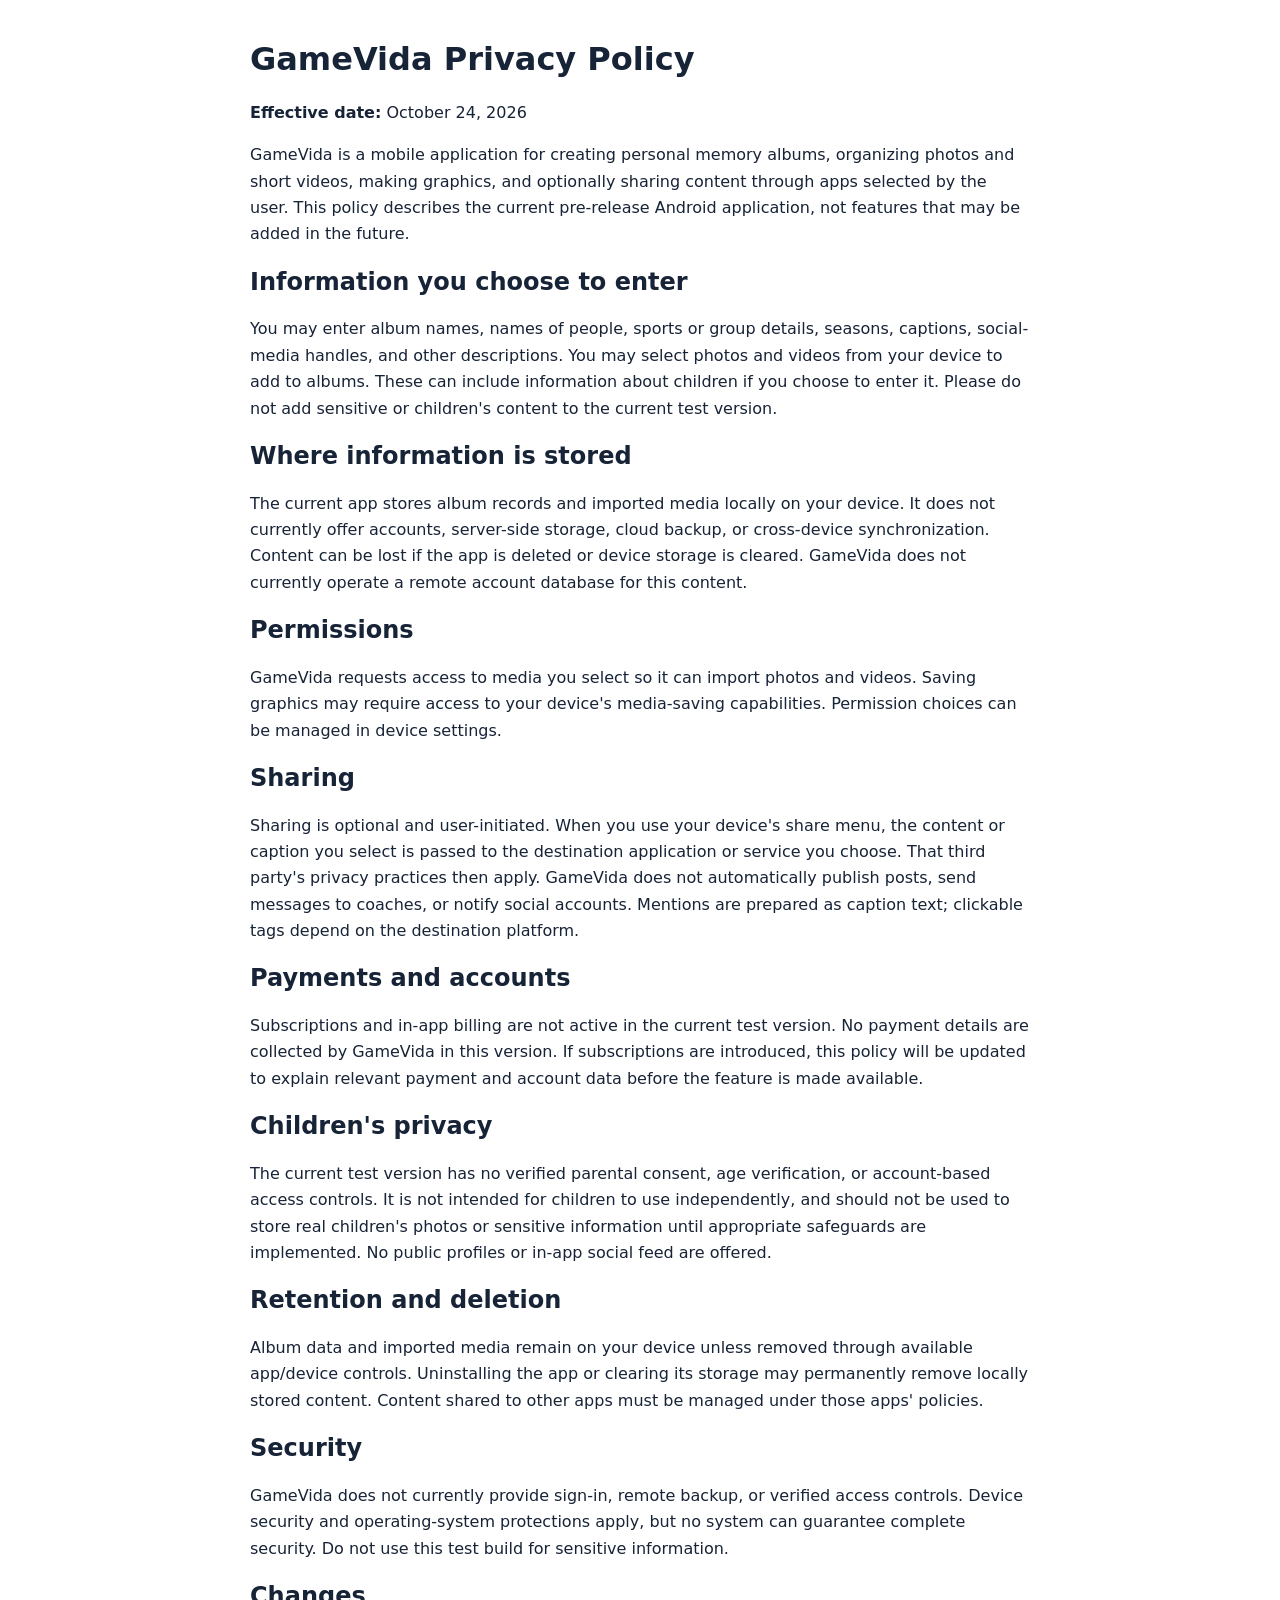
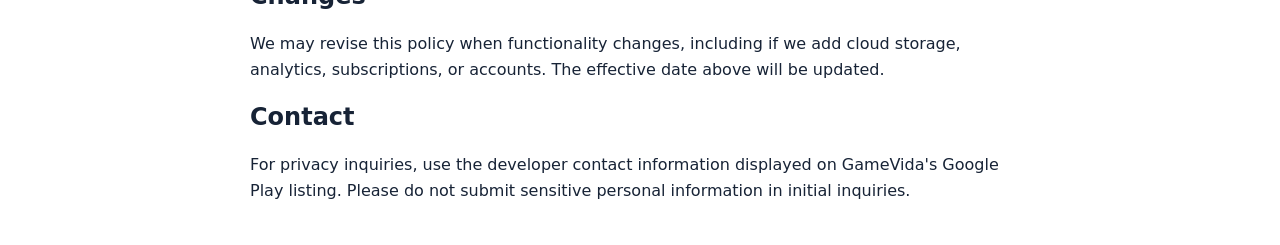
==== docs/privacy/index.html @ 3ba9bfd2 "Publish GameVida website and privacy policy" ====
<!doctype html>
<html lang="en"><head><meta charset="utf-8"><meta name="viewport" content="width=device-width, initial-scale=1"><title>GameVida Privacy Policy</title><style>body{font:16px/1.65 system-ui,sans-serif;max-width:780px;margin:40px auto;padding:0 20px;color:#172336}h1,h2{line-height:1.2}a{color:#075ca8}</style></head><body>
<h1>GameVida Privacy Policy</h1><p><strong>Effective date:</strong> October 24, 2026</p>
<p>GameVida is a mobile application for creating personal memory albums, organizing photos and short videos, making graphics, and optionally sharing content through apps selected by the user. This policy describes the current pre-release Android application, not features that may be added in the future.</p>
<h2>Information you choose to enter</h2><p>You may enter album names, names of people, sports or group details, seasons, captions, social-media handles, and other descriptions. You may select photos and videos from your device to add to albums. These can include information about children if you choose to enter it. Please do not add sensitive or children's content to the current test version.</p>
<h2>Where information is stored</h2><p>The current app stores album records and imported media locally on your device. It does not currently offer accounts, server-side storage, cloud backup, or cross-device synchronization. Content can be lost if the app is deleted or device storage is cleared. GameVida does not currently operate a remote account database for this content.</p>
<h2>Permissions</h2><p>GameVida requests access to media you select so it can import photos and videos. Saving graphics may require access to your device's media-saving capabilities. Permission choices can be managed in device settings.</p>
<h2>Sharing</h2><p>Sharing is optional and user-initiated. When you use your device's share menu, the content or caption you select is passed to the destination application or service you choose. That third party's privacy practices then apply. GameVida does not automatically publish posts, send messages to coaches, or notify social accounts. Mentions are prepared as caption text; clickable tags depend on the destination platform.</p>
<h2>Payments and accounts</h2><p>Subscriptions and in-app billing are not active in the current test version. No payment details are collected by GameVida in this version. If subscriptions are introduced, this policy will be updated to explain relevant payment and account data before the feature is made available.</p>
<h2>Children's privacy</h2><p>The current test version has no verified parental consent, age verification, or account-based access controls. It is not intended for children to use independently, and should not be used to store real children's photos or sensitive information until appropriate safeguards are implemented. No public profiles or in-app social feed are offered.</p>
<h2>Retention and deletion</h2><p>Album data and imported media remain on your device unless removed through available app/device controls. Uninstalling the app or clearing its storage may permanently remove locally stored content. Content shared to other apps must be managed under those apps' policies.</p>
<h2>Security</h2><p>GameVida does not currently provide sign-in, remote backup, or verified access controls. Device security and operating-system protections apply, but no system can guarantee complete security. Do not use this test build for sensitive information.</p>
<h2>Changes</h2><p>We may revise this policy when functionality changes, including if we add cloud storage, analytics, subscriptions, or accounts. The effective date above will be updated.</p>
<h2>Contact</h2><p>For privacy inquiries, use the developer contact information displayed on GameVida's Google Play listing. Please do not submit sensitive personal information in initial inquiries.</p>
</body></html>
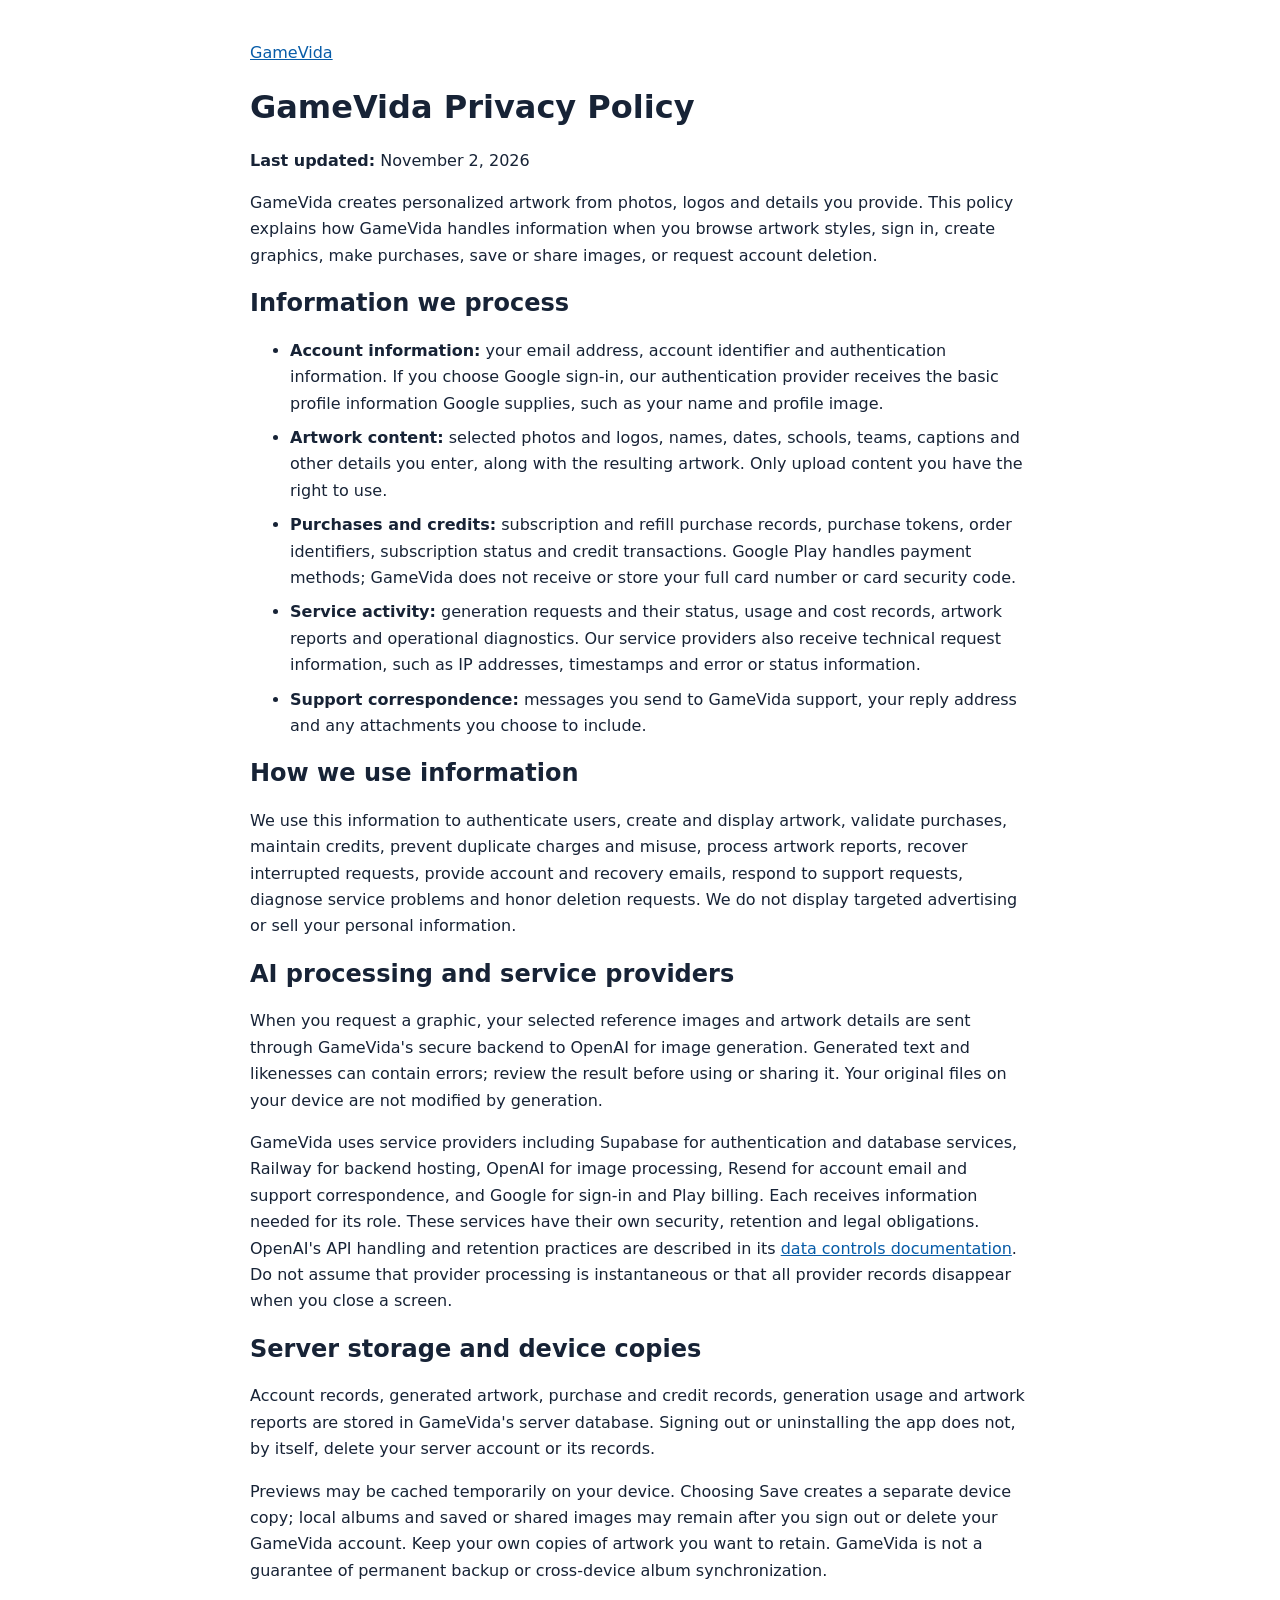
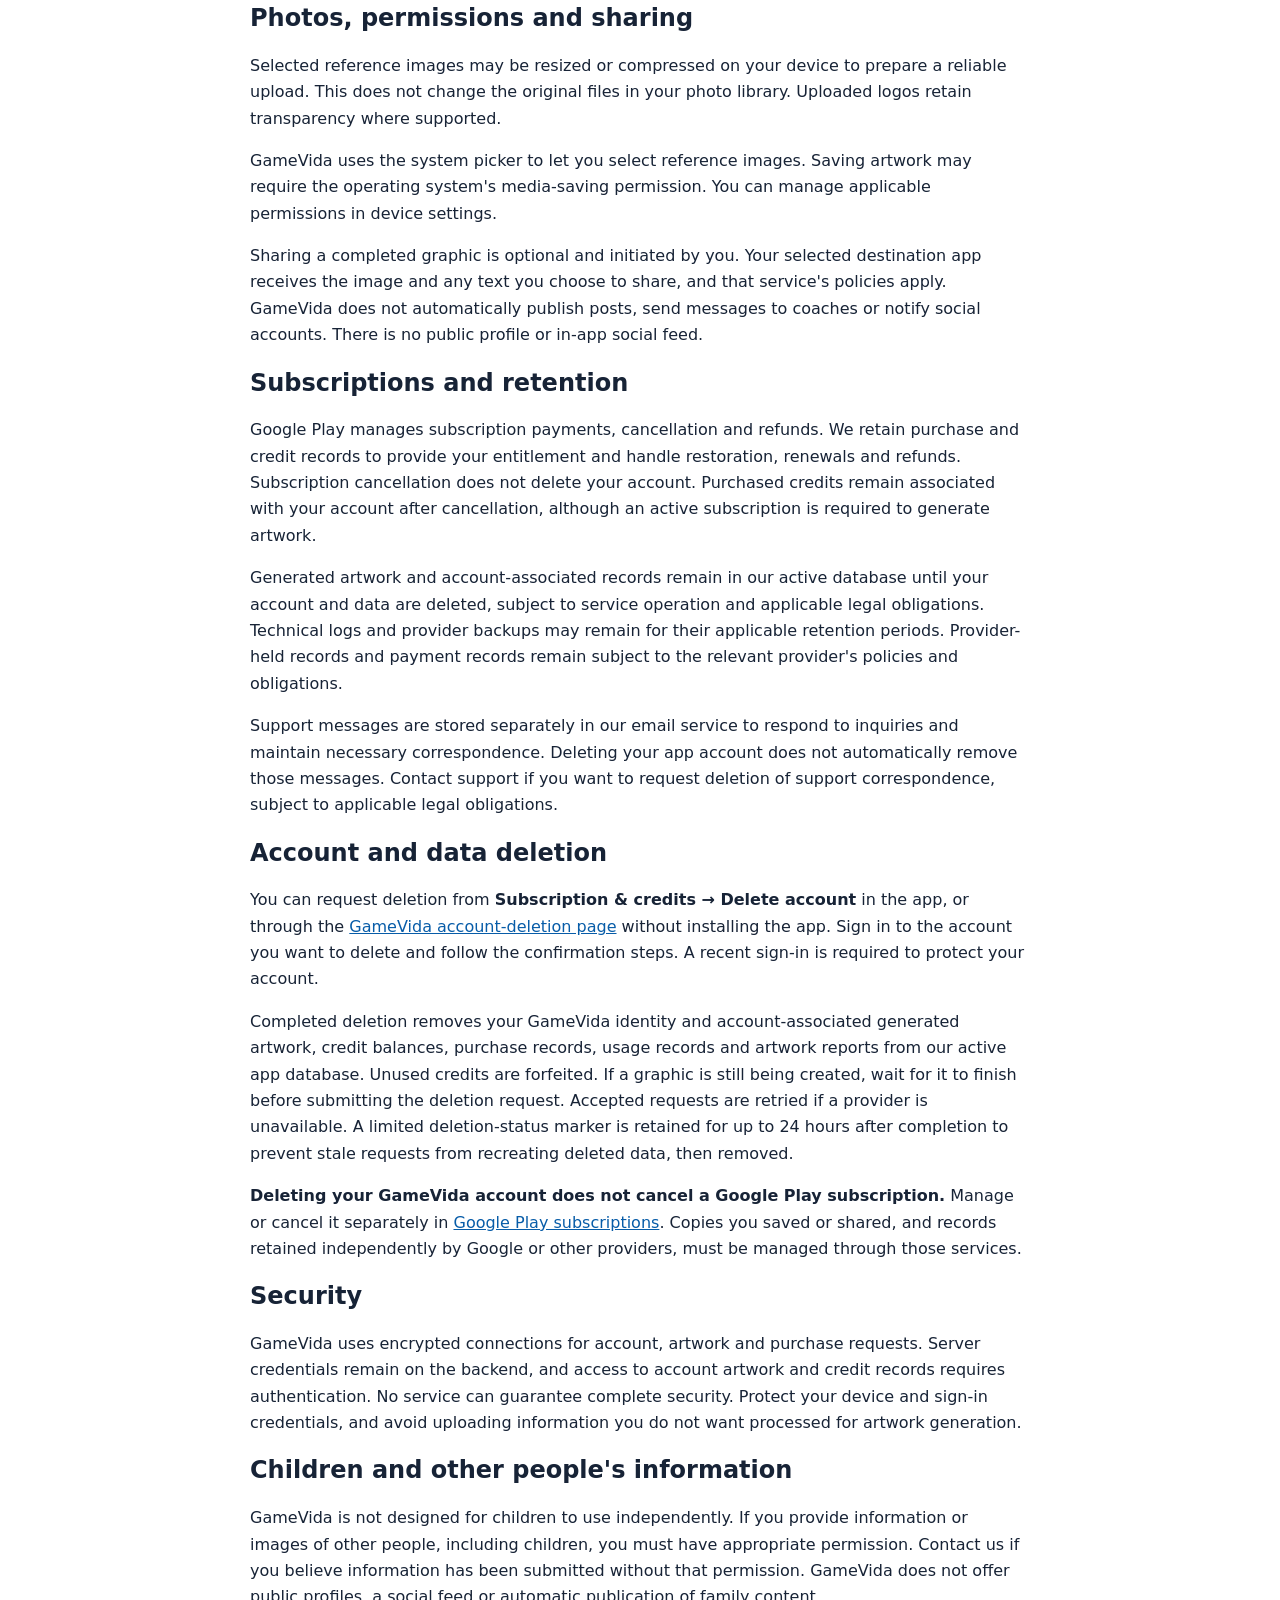
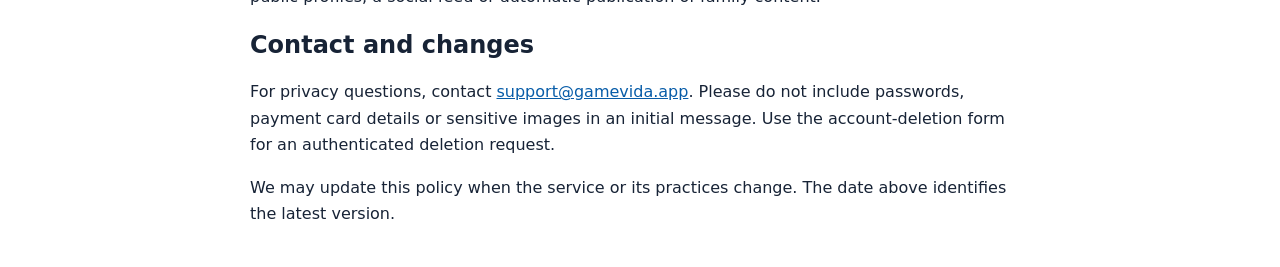
==== commit 87f1b20d: "Publish approved GameVida account and AI privacy disclosures" ====
--- a/docs/privacy/index.html
+++ b/docs/privacy/index.html
@@ -1,15 +1,63 @@
 <!doctype html>
-<html lang="en"><head><meta charset="utf-8"><meta name="viewport" content="width=device-width, initial-scale=1"><title>GameVida Privacy Policy</title><style>body{font:16px/1.65 system-ui,sans-serif;max-width:780px;margin:40px auto;padding:0 20px;color:#172336}h1,h2{line-height:1.2}a{color:#075ca8}</style></head><body>
-<h1>GameVida Privacy Policy</h1><p><strong>Effective date:</strong> October 24, 2026</p>
-<p>GameVida is a mobile application for creating personal memory albums, organizing photos and short videos, making graphics, and optionally sharing content through apps selected by the user. This policy describes the current pre-release Android application, not features that may be added in the future.</p>
-<h2>Information you choose to enter</h2><p>You may enter album names, names of people, sports or group details, seasons, captions, social-media handles, and other descriptions. You may select photos and videos from your device to add to albums. These can include information about children if you choose to enter it. Please do not add sensitive or children's content to the current test version.</p>
-<h2>Where information is stored</h2><p>The current app stores album records and imported media locally on your device. It does not currently offer accounts, server-side storage, cloud backup, or cross-device synchronization. Content can be lost if the app is deleted or device storage is cleared. GameVida does not currently operate a remote account database for this content.</p>
-<h2>Permissions</h2><p>GameVida requests access to media you select so it can import photos and videos. Saving graphics may require access to your device's media-saving capabilities. Permission choices can be managed in device settings.</p>
-<h2>Sharing</h2><p>Sharing is optional and user-initiated. When you use your device's share menu, the content or caption you select is passed to the destination application or service you choose. That third party's privacy practices then apply. GameVida does not automatically publish posts, send messages to coaches, or notify social accounts. Mentions are prepared as caption text; clickable tags depend on the destination platform.</p>
-<h2>Payments and accounts</h2><p>Subscriptions and in-app billing are not active in the current test version. No payment details are collected by GameVida in this version. If subscriptions are introduced, this policy will be updated to explain relevant payment and account data before the feature is made available.</p>
-<h2>Children's privacy</h2><p>The current test version has no verified parental consent, age verification, or account-based access controls. It is not intended for children to use independently, and should not be used to store real children's photos or sensitive information until appropriate safeguards are implemented. No public profiles or in-app social feed are offered.</p>
-<h2>Retention and deletion</h2><p>Album data and imported media remain on your device unless removed through available app/device controls. Uninstalling the app or clearing its storage may permanently remove locally stored content. Content shared to other apps must be managed under those apps' policies.</p>
-<h2>Security</h2><p>GameVida does not currently provide sign-in, remote backup, or verified access controls. Device security and operating-system protections apply, but no system can guarantee complete security. Do not use this test build for sensitive information.</p>
-<h2>Changes</h2><p>We may revise this policy when functionality changes, including if we add cloud storage, analytics, subscriptions, or accounts. The effective date above will be updated.</p>
-<h2>Contact</h2><p>For privacy inquiries, use the developer contact information displayed on GameVida's Google Play listing. Please do not submit sensitive personal information in initial inquiries.</p>
-</body></html>+<html lang="en">
+<head>
+  <meta charset="utf-8">
+  <meta name="viewport" content="width=device-width, initial-scale=1">
+  <title>GameVida Privacy Policy</title>
+  <meta name="description" content="How GameVida handles accounts, uploaded photos, AI artwork, purchases and deletion requests.">
+  <style>body{font:16px/1.65 system-ui,sans-serif;max-width:780px;margin:40px auto;padding:0 20px;color:#172336}h1,h2{line-height:1.2}a{color:#075ca8}li{margin-bottom:.5rem}</style>
+</head>
+<body>
+<main>
+  <nav><a href="/">GameVida</a></nav>
+  <h1>GameVida Privacy Policy</h1>
+  <p><strong>Last updated:</strong> November 2, 2026</p>
+  <p>GameVida creates personalized artwork from photos, logos and details you provide. This policy explains how GameVida handles information when you browse artwork styles, sign in, create graphics, make purchases, save or share images, or request account deletion.</p>
+
+  <h2>Information we process</h2>
+  <ul>
+    <li><strong>Account information:</strong> your email address, account identifier and authentication information. If you choose Google sign-in, our authentication provider receives the basic profile information Google supplies, such as your name and profile image.</li>
+    <li><strong>Artwork content:</strong> selected photos and logos, names, dates, schools, teams, captions and other details you enter, along with the resulting artwork. Only upload content you have the right to use.</li>
+    <li><strong>Purchases and credits:</strong> subscription and refill purchase records, purchase tokens, order identifiers, subscription status and credit transactions. Google Play handles payment methods; GameVida does not receive or store your full card number or card security code.</li>
+    <li><strong>Service activity:</strong> generation requests and their status, usage and cost records, artwork reports and operational diagnostics. Our service providers also receive technical request information, such as IP addresses, timestamps and error or status information.</li>
+    <li><strong>Support correspondence:</strong> messages you send to GameVida support, your reply address and any attachments you choose to include.</li>
+  </ul>
+
+  <h2>How we use information</h2>
+  <p>We use this information to authenticate users, create and display artwork, validate purchases, maintain credits, prevent duplicate charges and misuse, process artwork reports, recover interrupted requests, provide account and recovery emails, respond to support requests, diagnose service problems and honor deletion requests. We do not display targeted advertising or sell your personal information.</p>
+
+  <h2>AI processing and service providers</h2>
+  <p>When you request a graphic, your selected reference images and artwork details are sent through GameVida's secure backend to OpenAI for image generation. Generated text and likenesses can contain errors; review the result before using or sharing it. Your original files on your device are not modified by generation.</p>
+  <p>GameVida uses service providers including Supabase for authentication and database services, Railway for backend hosting, OpenAI for image processing, Resend for account email and support correspondence, and Google for sign-in and Play billing. Each receives information needed for its role. These services have their own security, retention and legal obligations. OpenAI's API handling and retention practices are described in its <a href="https://developers.openai.com/api/docs/guides/your-data">data controls documentation</a>. Do not assume that provider processing is instantaneous or that all provider records disappear when you close a screen.</p>
+
+  <h2>Server storage and device copies</h2>
+  <p>Account records, generated artwork, purchase and credit records, generation usage and artwork reports are stored in GameVida's server database. Signing out or uninstalling the app does not, by itself, delete your server account or its records.</p>
+  <p>Previews may be cached temporarily on your device. Choosing Save creates a separate device copy; local albums and saved or shared images may remain after you sign out or delete your GameVida account. Keep your own copies of artwork you want to retain. GameVida is not a guarantee of permanent backup or cross-device album synchronization.</p>
+
+  <h2>Photos, permissions and sharing</h2>
+  <p>Selected reference images may be resized or compressed on your device to prepare a reliable upload. This does not change the original files in your photo library. Uploaded logos retain transparency where supported.</p>
+  <p>GameVida uses the system picker to let you select reference images. Saving artwork may require the operating system's media-saving permission. You can manage applicable permissions in device settings.</p>
+  <p>Sharing a completed graphic is optional and initiated by you. Your selected destination app receives the image and any text you choose to share, and that service's policies apply. GameVida does not automatically publish posts, send messages to coaches or notify social accounts. There is no public profile or in-app social feed.</p>
+
+  <h2>Subscriptions and retention</h2>
+  <p>Google Play manages subscription payments, cancellation and refunds. We retain purchase and credit records to provide your entitlement and handle restoration, renewals and refunds. Subscription cancellation does not delete your account. Purchased credits remain associated with your account after cancellation, although an active subscription is required to generate artwork.</p>
+  <p>Generated artwork and account-associated records remain in our active database until your account and data are deleted, subject to service operation and applicable legal obligations. Technical logs and provider backups may remain for their applicable retention periods. Provider-held records and payment records remain subject to the relevant provider's policies and obligations.</p>
+  <p>Support messages are stored separately in our email service to respond to inquiries and maintain necessary correspondence. Deleting your app account does not automatically remove those messages. Contact support if you want to request deletion of support correspondence, subject to applicable legal obligations.</p>
+
+  <h2>Account and data deletion</h2>
+  <p>You can request deletion from <strong>Subscription &amp; credits → Delete account</strong> in the app, or through the <a href="https://gamevida-api-production.up.railway.app/account-deletion">GameVida account-deletion page</a> without installing the app. Sign in to the account you want to delete and follow the confirmation steps. A recent sign-in is required to protect your account.</p>
+  <p>Completed deletion removes your GameVida identity and account-associated generated artwork, credit balances, purchase records, usage records and artwork reports from our active app database. Unused credits are forfeited. If a graphic is still being created, wait for it to finish before submitting the deletion request. Accepted requests are retried if a provider is unavailable. A limited deletion-status marker is retained for up to 24 hours after completion to prevent stale requests from recreating deleted data, then removed.</p>
+  <p><strong>Deleting your GameVida account does not cancel a Google Play subscription.</strong> Manage or cancel it separately in <a href="https://play.google.com/store/account/subscriptions?sku=gamevida_monthly&amp;package=com.gamevida.app">Google Play subscriptions</a>. Copies you saved or shared, and records retained independently by Google or other providers, must be managed through those services.</p>
+
+  <h2>Security</h2>
+  <p>GameVida uses encrypted connections for account, artwork and purchase requests. Server credentials remain on the backend, and access to account artwork and credit records requires authentication. No service can guarantee complete security. Protect your device and sign-in credentials, and avoid uploading information you do not want processed for artwork generation.</p>
+
+  <h2>Children and other people's information</h2>
+  <p>GameVida is not designed for children to use independently. If you provide information or images of other people, including children, you must have appropriate permission. Contact us if you believe information has been submitted without that permission. GameVida does not offer public profiles, a social feed or automatic publication of family content.</p>
+
+  <h2>Contact and changes</h2>
+  <p>For privacy questions, contact <a href="mailto:support@gamevida.app">support@gamevida.app</a>. Please do not include passwords, payment card details or sensitive images in an initial message. Use the account-deletion form for an authenticated deletion request.</p>
+  <p>We may update this policy when the service or its practices change. The date above identifies the latest version.</p>
+</main>
+</body>
+</html>
